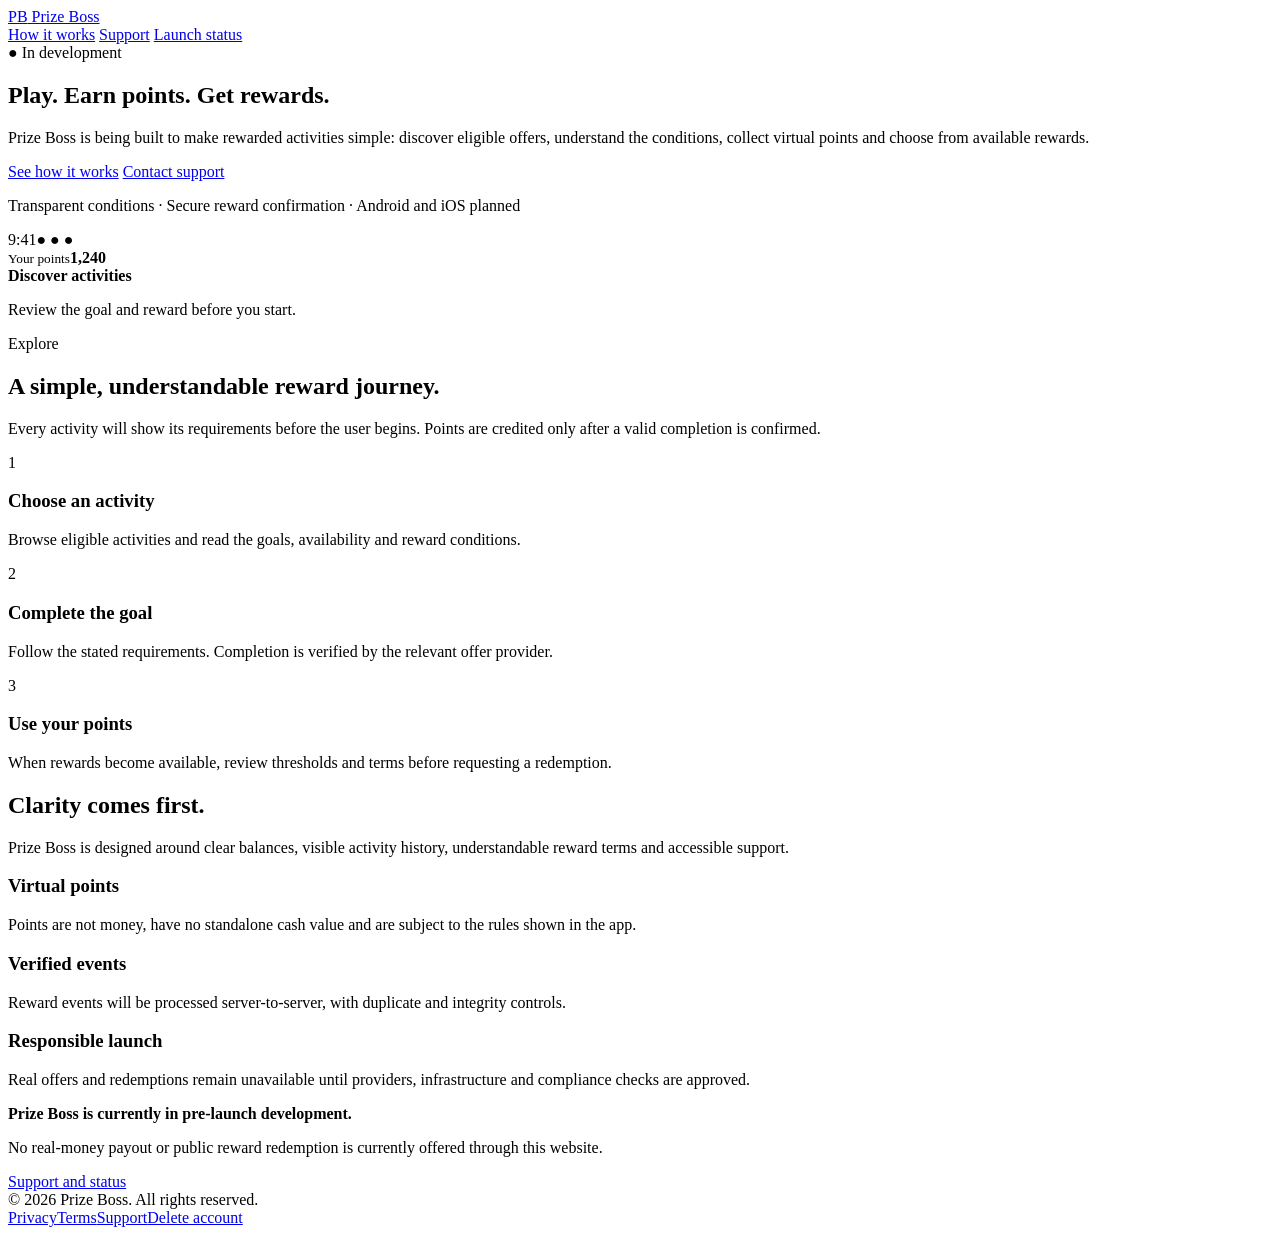
==== index.html @ 5af98001 "Add index.html" ====
<!doctype html>
<html lang="en">
<head>
  <meta charset="utf-8">
  <meta name="viewport" content="width=device-width,initial-scale=1">
  <meta name="description" content="Prize Boss is a rewards app in development where eligible activities can earn virtual points toward clearly presented rewards.">
  <title>Prize Boss — Play. Earn Points. Get Rewards.</title>
  <link rel="stylesheet" href="styles.css">
</head>
<body>
  <header class="nav">
    <div class="wrap nav-inner">
      <a class="brand" href="index.html"><span class="brand-mark">PB</span> Prize Boss</a>
      <nav class="nav-links" aria-label="Main navigation">
        <a href="#how">How it works</a>
        <a href="support.html">Support</a>
        <a class="button" href="#status">Launch status</a>
      </nav>
    </div>
  </header>

  <main>
    <section class="hero">
      <div class="wrap hero-grid">
        <div>
          <div class="eyebrow">● In development</div>
          <h1>Play. Earn points. <span>Get rewards.</span></h1>
          <p class="lead">Prize Boss is being built to make rewarded activities simple: discover eligible offers, understand the conditions, collect virtual points and choose from available rewards.</p>
          <div class="actions">
            <a class="button" href="#how">See how it works</a>
            <a class="button secondary" href="support.html">Contact support</a>
          </div>
          <p class="trust">Transparent conditions · Secure reward confirmation · Android and iOS planned</p>
        </div>
        <div class="phone" aria-label="Illustration of the Prize Boss app">
          <div class="phone-screen">
            <div class="status"><span>9:41</span><span>● ● ●</span></div>
            <div class="balance"><small>Your points</small><strong>1,240</strong><div class="progress"><span></span></div></div>
            <div class="phone-card"><b>Discover activities</b><p>Review the goal and reward before you start.</p><div class="phone-cta">Explore</div></div>
          </div>
        </div>
      </div>
    </section>

    <section class="section" id="how">
      <div class="wrap">
        <div class="section-head"><h2>A simple, understandable reward journey.</h2><p>Every activity will show its requirements before the user begins. Points are credited only after a valid completion is confirmed.</p></div>
        <div class="grid-3">
          <article class="card"><div class="number">1</div><h3>Choose an activity</h3><p>Browse eligible activities and read the goals, availability and reward conditions.</p></article>
          <article class="card"><div class="number">2</div><h3>Complete the goal</h3><p>Follow the stated requirements. Completion is verified by the relevant offer provider.</p></article>
          <article class="card"><div class="number">3</div><h3>Use your points</h3><p>When rewards become available, review thresholds and terms before requesting a redemption.</p></article>
        </div>
      </div>
    </section>

    <section class="section alt">
      <div class="wrap">
        <div class="section-head"><h2>Clarity comes first.</h2><p>Prize Boss is designed around clear balances, visible activity history, understandable reward terms and accessible support.</p></div>
        <div class="grid-3">
          <article class="card"><h3>Virtual points</h3><p>Points are not money, have no standalone cash value and are subject to the rules shown in the app.</p></article>
          <article class="card"><h3>Verified events</h3><p>Reward events will be processed server-to-server, with duplicate and integrity controls.</p></article>
          <article class="card"><h3>Responsible launch</h3><p>Real offers and redemptions remain unavailable until providers, infrastructure and compliance checks are approved.</p></article>
        </div>
      </div>
    </section>

    <section class="section" id="status">
      <div class="wrap">
        <div class="notice">
          <div><strong>Prize Boss is currently in pre-launch development.</strong><p>No real-money payout or public reward redemption is currently offered through this website.</p></div>
          <a class="button" href="support.html">Support and status</a>
        </div>
      </div>
    </section>
  </main>

  <footer class="footer"><div class="wrap footer-inner"><span>© 2026 Prize Boss. All rights reserved.</span><div class="footer-links"><a href="privacy.html">Privacy</a><a href="terms.html">Terms</a><a href="support.html">Support</a><a href="delete-account.html">Delete account</a></div></div></footer>
</body>
</html>
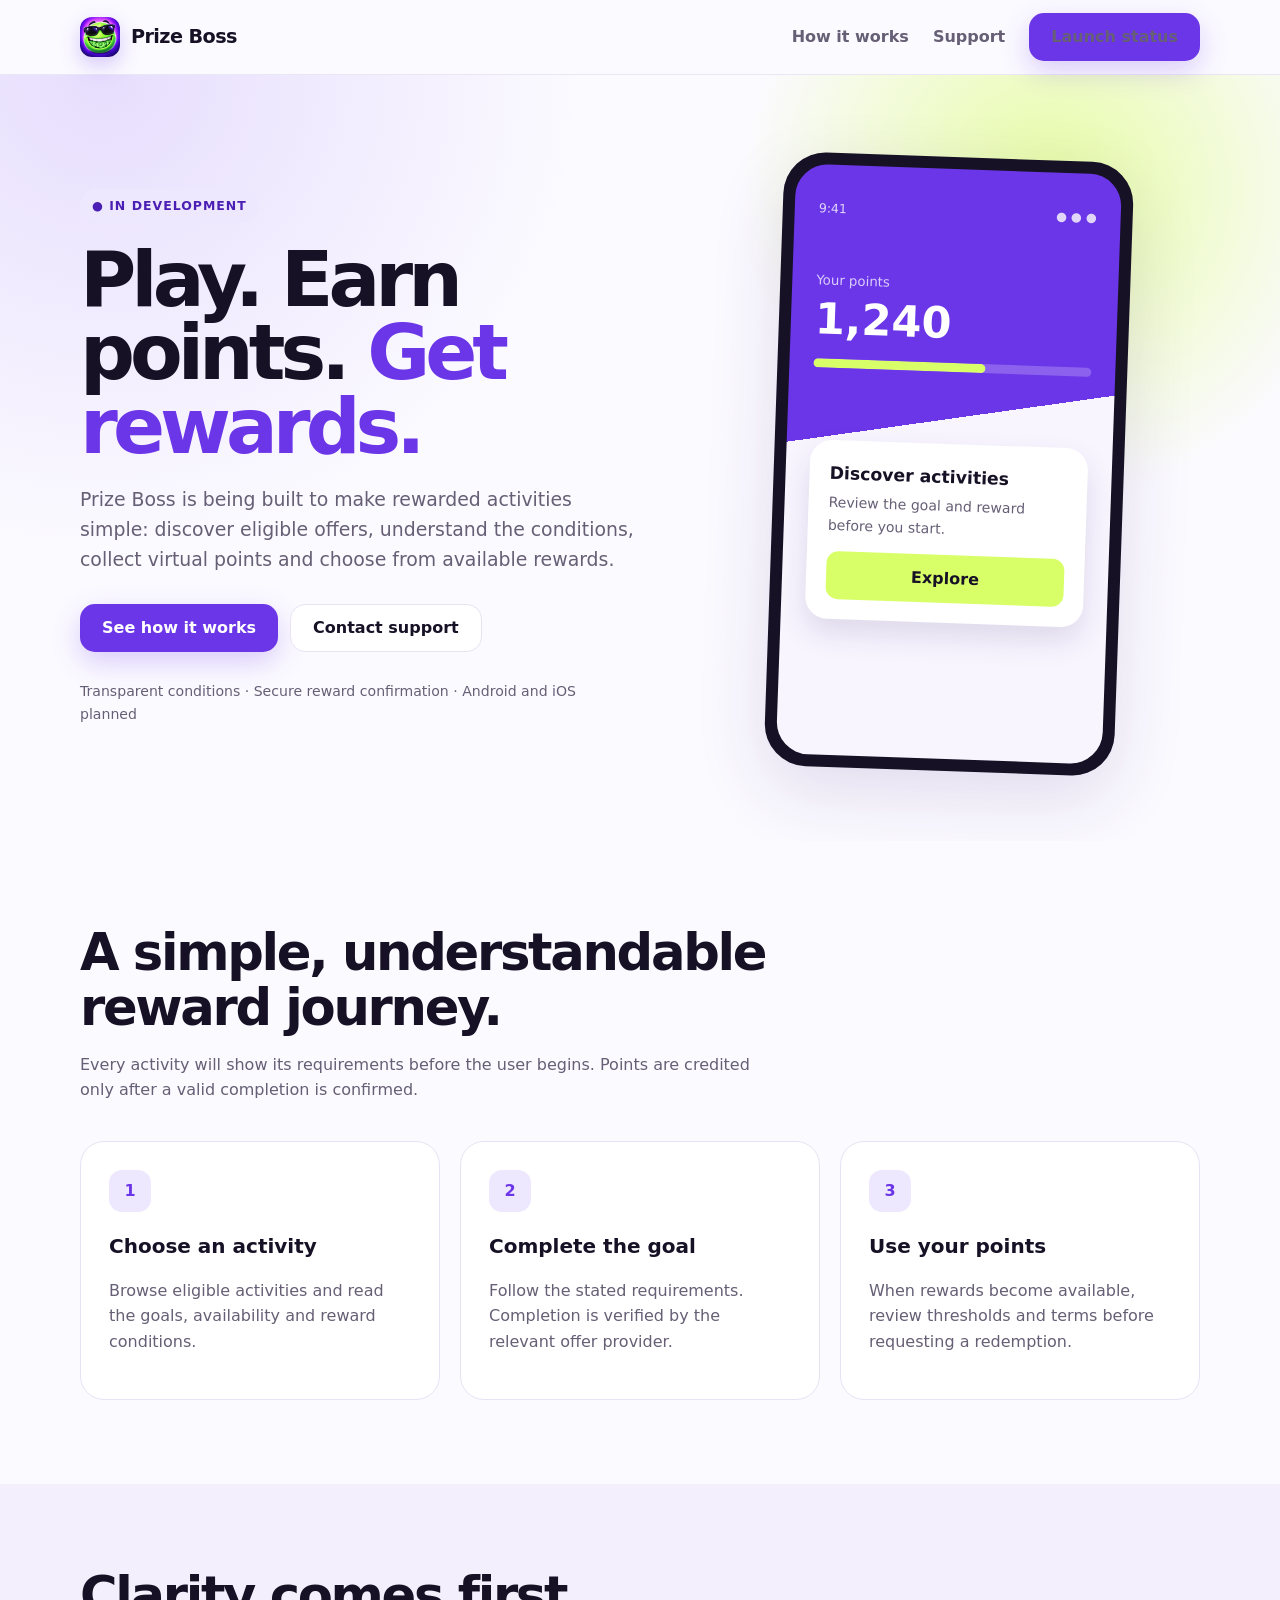
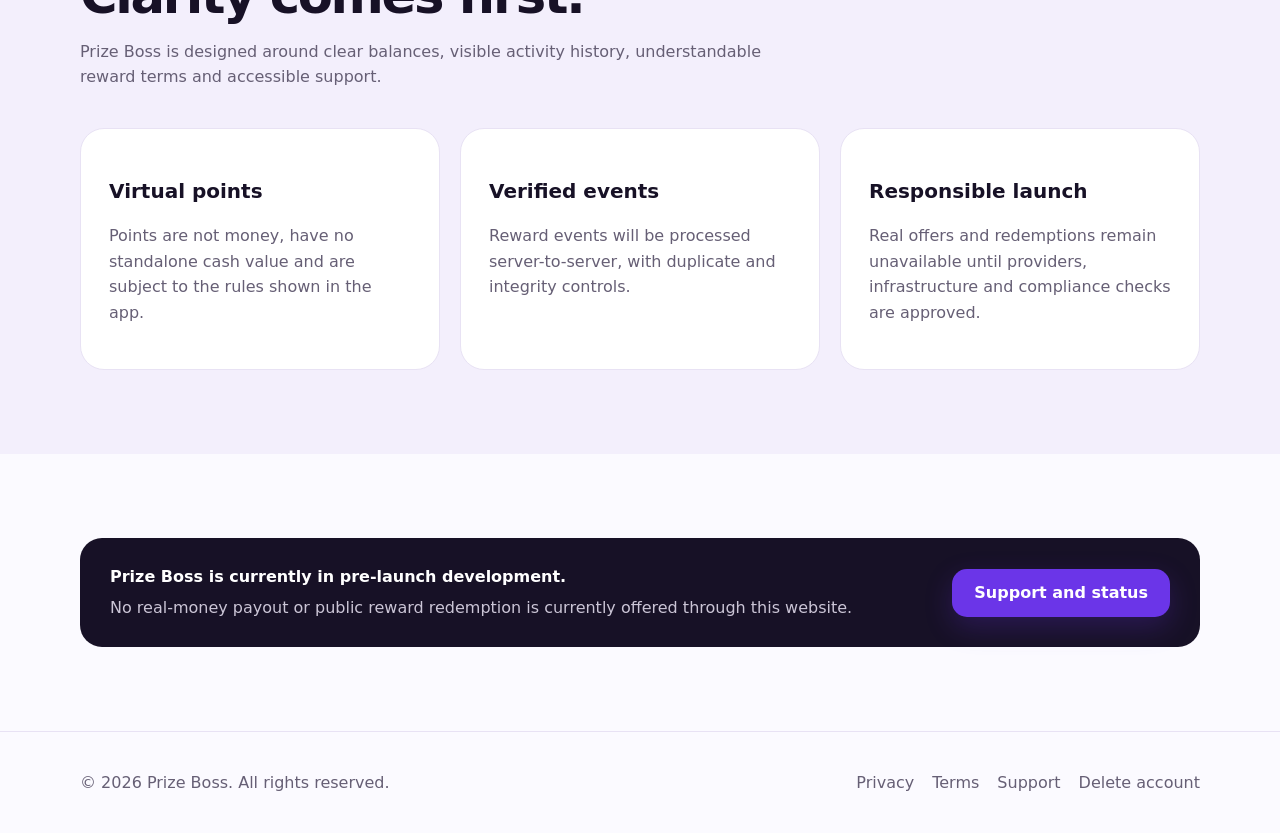
==== commit fbd7803a: "Apply selected Prize Boss logo" ====
--- a/index.html
+++ b/index.html
@@ -10,7 +10,7 @@
 <body>
   <header class="nav">
     <div class="wrap nav-inner">
-      <a class="brand" href="index.html"><span class="brand-mark">PB</span> Prize Boss</a>
+      <a class="brand" href="index.html"><img class="brand-mark" src="assets/prize-boss-icon.png" alt=""> Prize Boss</a>
       <nav class="nav-links" aria-label="Main navigation">
         <a href="#how">How it works</a>
         <a href="support.html">Support</a>
--- a/styles.css
+++ b/styles.css
@@ -0,0 +1,92 @@
+:root {
+  --ink: #171126;
+  --muted: #665f75;
+  --violet: #6b35e8;
+  --violet-dark: #4b1fb4;
+  --lime: #d9ff68;
+  --paper: #fbfaff;
+  --line: #e8e2f4;
+  --card: #ffffff;
+  --shadow: 0 24px 70px rgba(68, 36, 128, .14);
+}
+
+* { box-sizing: border-box; }
+html { scroll-behavior: smooth; }
+body {
+  margin: 0;
+  color: var(--ink);
+  background: var(--paper);
+  font: 16px/1.6 Inter, ui-sans-serif, system-ui, -apple-system, BlinkMacSystemFont, "Segoe UI", sans-serif;
+}
+a { color: inherit; }
+.wrap { width: min(1120px, calc(100% - 40px)); margin-inline: auto; }
+.nav {
+  position: sticky; top: 0; z-index: 10;
+  background: rgba(251, 250, 255, .9); backdrop-filter: blur(14px);
+  border-bottom: 1px solid rgba(232, 226, 244, .8);
+}
+.nav-inner { min-height: 74px; display: flex; align-items: center; justify-content: space-between; gap: 24px; }
+.brand { display: inline-flex; align-items: center; gap: 11px; font-weight: 900; text-decoration: none; letter-spacing: -.03em; font-size: 1.2rem; }
+.brand-mark { width: 40px; height: 40px; display: block; border-radius: 12px; object-fit: cover; box-shadow: 0 8px 20px rgba(107,53,232,.25); }
+.nav-links { display: flex; align-items: center; gap: 24px; }
+.nav-links a { text-decoration: none; color: var(--muted); font-weight: 650; }
+.nav-links a:hover, .footer a:hover { color: var(--violet); }
+.button { display: inline-flex; align-items: center; justify-content: center; min-height: 48px; padding: 0 22px; border-radius: 15px; background: var(--violet); color: #fff; text-decoration: none; font-weight: 800; box-shadow: 0 10px 28px rgba(107,53,232,.23); }
+.button.secondary { background: #fff; color: var(--ink); border: 1px solid var(--line); box-shadow: none; }
+.hero { overflow: hidden; padding: 82px 0 70px; background: radial-gradient(circle at 82% 15%, rgba(217,255,104,.6), transparent 25%), radial-gradient(circle at 8% 0%, rgba(139,92,246,.18), transparent 34%); }
+.hero-grid { display: grid; grid-template-columns: 1.05fr .95fr; align-items: center; gap: 64px; }
+.eyebrow { display: inline-flex; align-items: center; gap: 8px; padding: 7px 12px; border-radius: 999px; background: #eee8ff; color: var(--violet-dark); font-size: .78rem; font-weight: 900; letter-spacing: .08em; text-transform: uppercase; }
+h1 { max-width: 760px; margin: 20px 0; font-size: clamp(3rem, 6vw, 5.8rem); line-height: .96; letter-spacing: -.065em; }
+h1 span { color: var(--violet); }
+.lead { max-width: 630px; color: var(--muted); font-size: 1.18rem; }
+.actions { display: flex; flex-wrap: wrap; gap: 12px; margin-top: 30px; }
+.trust { margin-top: 28px; color: var(--muted); font-size: .88rem; }
+.phone { position: relative; width: min(350px, 90%); margin: auto; padding: 12px; border-radius: 42px; background: #171126; box-shadow: var(--shadow); transform: rotate(2deg); }
+.phone-screen { min-height: 590px; padding: 34px 24px 22px; border-radius: 32px; background: linear-gradient(170deg, #6b35e8 0 43%, #f8f5ff 43%); color: white; }
+.status { display: flex; justify-content: space-between; font-size: .78rem; opacity: .8; }
+.balance { margin-top: 48px; }
+.balance small { opacity: .75; }
+.balance strong { display: block; margin-top: 5px; font-size: 2.7rem; line-height: 1; }
+.progress { height: 9px; margin-top: 18px; border-radius: 999px; background: rgba(255,255,255,.22); overflow: hidden; }
+.progress span { display: block; width: 62%; height: 100%; border-radius: inherit; background: var(--lime); }
+.phone-card { margin-top: 72px; padding: 20px; border-radius: 22px; color: var(--ink); background: white; box-shadow: 0 14px 30px rgba(42,18,86,.12); }
+.phone-card b { display: block; font-size: 1.08rem; }
+.phone-card p { margin: 4px 0 15px; color: var(--muted); font-size: .88rem; }
+.phone-cta { padding: 11px; border-radius: 12px; background: var(--lime); text-align: center; font-weight: 900; }
+.section { padding: 84px 0; }
+.section.alt { background: #f3effc; }
+.section-head { max-width: 700px; margin-bottom: 38px; }
+.section h2 { margin: 0 0 12px; font-size: clamp(2rem, 4vw, 3.25rem); line-height: 1.08; letter-spacing: -.045em; }
+.section-head p, .card p { color: var(--muted); }
+.grid-3 { display: grid; grid-template-columns: repeat(3, 1fr); gap: 20px; }
+.card { padding: 28px; border: 1px solid var(--line); border-radius: 24px; background: var(--card); }
+.number { width: 42px; height: 42px; display: grid; place-items: center; border-radius: 13px; background: #eee8ff; color: var(--violet); font-weight: 900; }
+.card h3 { margin: 18px 0 8px; font-size: 1.25rem; }
+.notice { padding: 26px 30px; border-radius: 22px; background: var(--ink); color: white; display: flex; align-items: center; justify-content: space-between; gap: 30px; }
+.notice p { color: #cbc5d6; margin: 5px 0 0; }
+.legal { padding: 64px 0 90px; }
+.legal article { max-width: 820px; padding: clamp(24px, 5vw, 56px); border: 1px solid var(--line); border-radius: 28px; background: white; box-shadow: 0 18px 60px rgba(44,24,82,.07); }
+.legal h1 { font-size: clamp(2.5rem, 6vw, 4.4rem); }
+.legal h2 { margin-top: 34px; line-height: 1.2; }
+.legal .meta { color: var(--muted); }
+.legal li { margin: 8px 0; }
+.callout { padding: 18px 20px; border-left: 4px solid var(--violet); border-radius: 12px; background: #f4f0ff; }
+.footer { padding: 38px 0; border-top: 1px solid var(--line); color: var(--muted); }
+.footer-inner { display: flex; justify-content: space-between; gap: 28px; }
+.footer-links { display: flex; flex-wrap: wrap; gap: 18px; }
+.footer a { text-decoration: none; }
+
+@media (max-width: 820px) {
+  .hero-grid { grid-template-columns: 1fr; }
+  .phone { margin-top: 25px; }
+  .grid-3 { grid-template-columns: 1fr; }
+  .nav-links a:not(.button) { display: none; }
+  .notice, .footer-inner { align-items: flex-start; flex-direction: column; }
+}
+@media (max-width: 480px) {
+  .wrap { width: min(100% - 26px, 1120px); }
+  .hero { padding-top: 55px; }
+  h1 { font-size: 3.4rem; }
+  .phone-screen { min-height: 520px; }
+  .nav .button { min-height: 42px; padding-inline: 15px; }
+}
